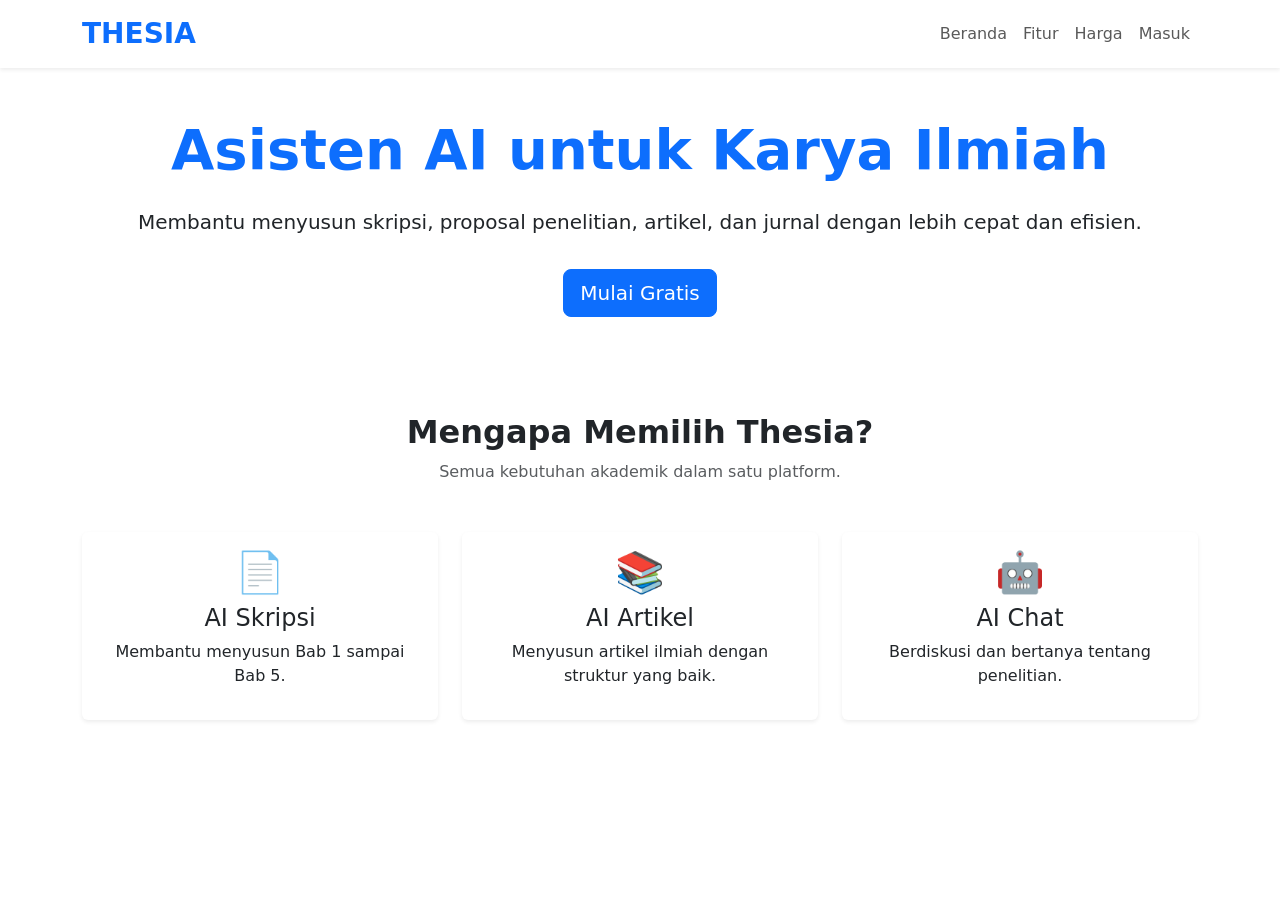
==== index.html @ 7702cd1a "Add files via upload" ====
<!DOCTYPE html>
<html lang="id">
<head>
    <meta charset="UTF-8">
    <meta name="viewport" content="width=device-width, initial-scale=1">

    <title>Thesia</title>

    <!-- Bootstrap -->
    <link href="https://cdn.jsdelivr.net/npm/bootstrap@5.3.7/dist/css/bootstrap.min.css" rel="stylesheet">

    <!-- CSS -->
    <link rel="stylesheet" href="css/style.css">
</head>

<body>

<nav class="navbar navbar-expand-lg bg-white shadow-sm">
    <div class="container">

        <a class="navbar-brand fw-bold text-primary fs-3" href="#">
            THESIA
        </a>

        <button class="navbar-toggler"
                type="button"
                data-bs-toggle="collapse"
                data-bs-target="#menu">
            <span class="navbar-toggler-icon"></span>
        </button>

        <div class="collapse navbar-collapse" id="menu">

            <ul class="navbar-nav ms-auto">

                <li class="nav-item">
                    <a class="nav-link" href="#">Beranda</a>
                </li>

                <li class="nav-item">
                    <a class="nav-link" href="#">Fitur</a>
                </li>

                <li class="nav-item">
                    <a class="nav-link" href="#">Harga</a>
                </li>

                <li class="nav-item">
                    <a class="nav-link" href="login.html">Masuk</a>
                </li>

            </ul>

        </div>

    </div>
</nav>

<section class="container text-center py-5">

    <h1 class="display-4 fw-bold text-primary">
        Asisten AI untuk Karya Ilmiah
    </h1>

    <p class="lead mt-4">
        Membantu menyusun skripsi, proposal penelitian,
        artikel, dan jurnal dengan lebih cepat dan efisien.
    </p>

    <button class="btn btn-primary btn-lg mt-3">
        Mulai Gratis
    </button>

</section>
<section class="container py-5">

    <div class="text-center mb-5">

        <h2 class="fw-bold">
            Mengapa Memilih Thesia?
        </h2>

        <p class="text-muted">
            Semua kebutuhan akademik dalam satu platform.
        </p>

    </div>

    <div class="row g-4">

        <div class="col-md-4">

            <div class="card h-100 shadow-sm border-0">

                <div class="card-body text-center">

                    <h1>📄</h1>

                    <h4>AI Skripsi</h4>

                    <p>
                        Membantu menyusun Bab 1 sampai Bab 5.
                    </p>

                </div>

            </div>

        </div>

        <div class="col-md-4">

            <div class="card h-100 shadow-sm border-0">

                <div class="card-body text-center">

                    <h1>📚</h1>

                    <h4>AI Artikel</h4>

                    <p>
                        Menyusun artikel ilmiah dengan struktur yang baik.
                    </p>

                </div>

            </div>

        </div>

        <div class="col-md-4">

            <div class="card h-100 shadow-sm border-0">

                <div class="card-body text-center">

                    <h1>🤖</h1>

                    <h4>AI Chat</h4>

                    <p>
                        Berdiskusi dan bertanya tentang penelitian.
                    </p>

                </div>

            </div>

        </div>

    </div>

</section>

<script src="https://cdn.jsdelivr.net/npm/bootstrap@5.3.7/dist/js/bootstrap.bundle.min.js"></script>

</body>
</html>
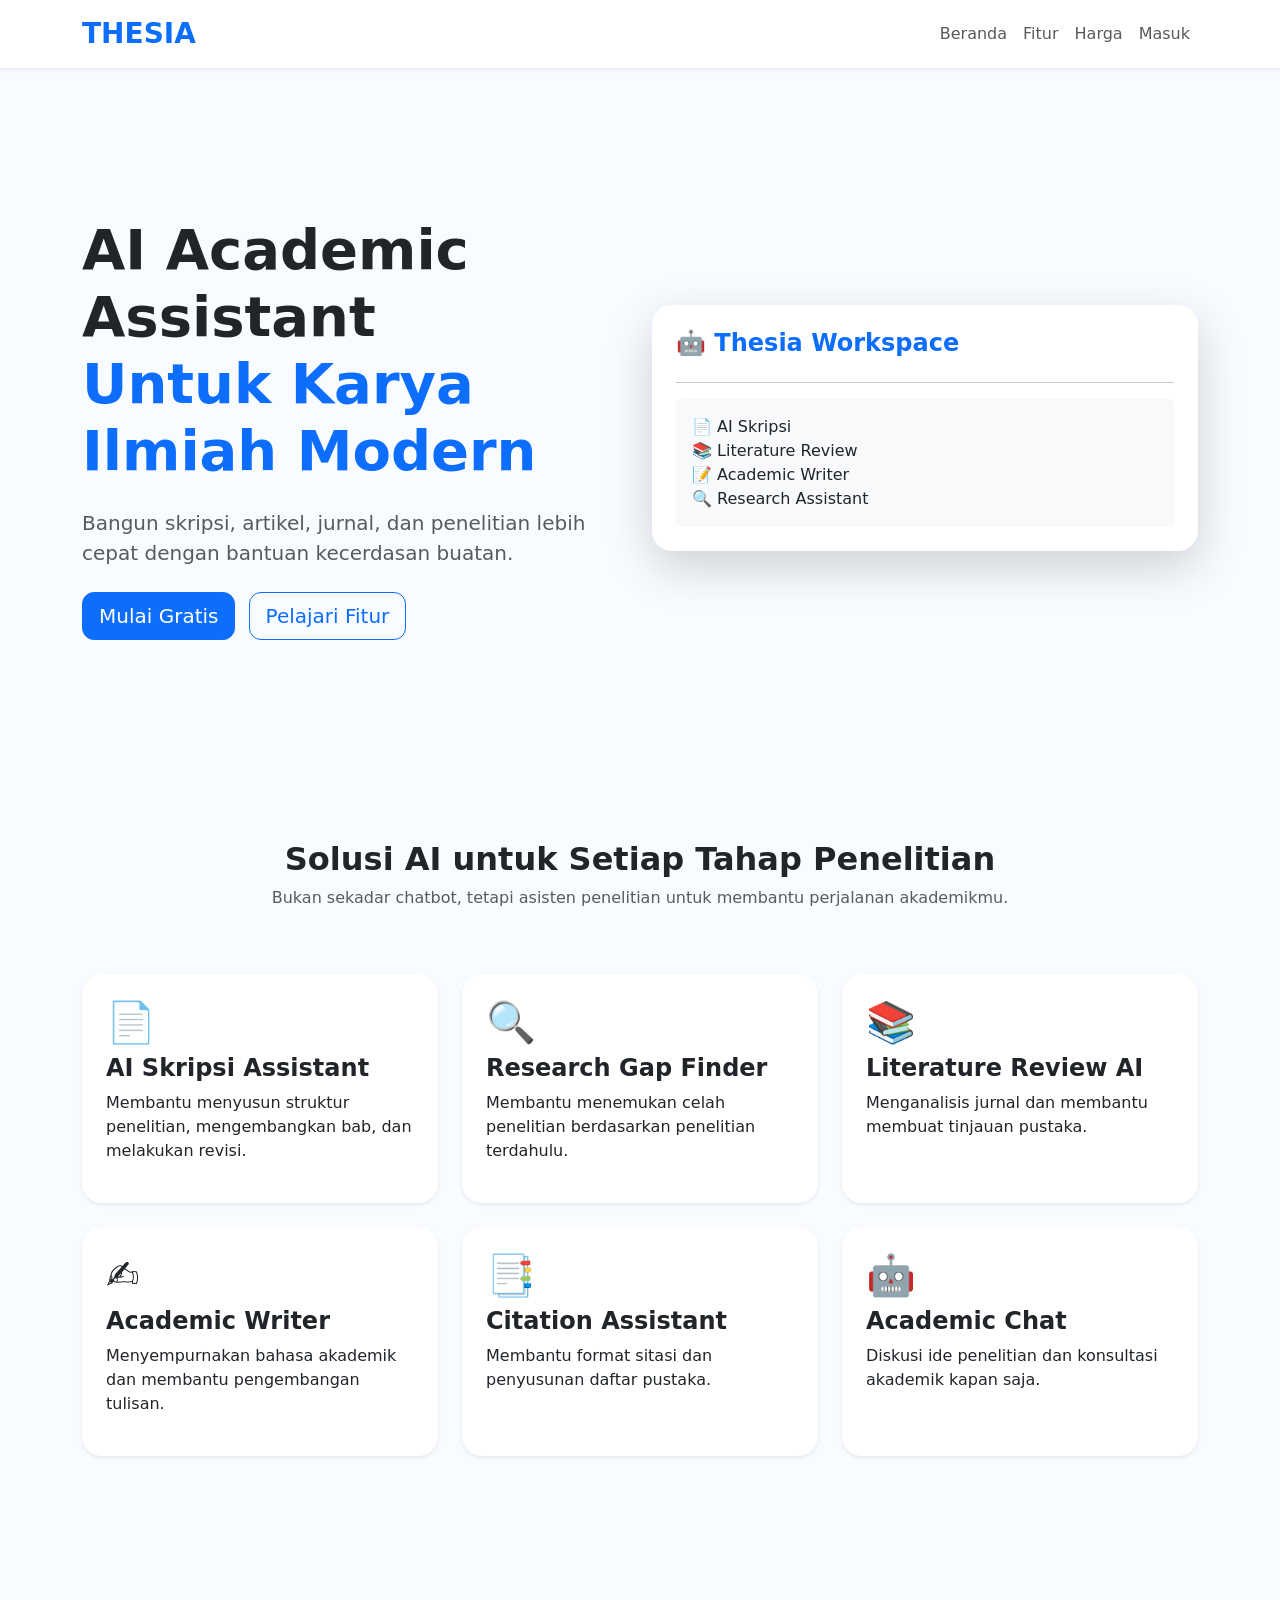
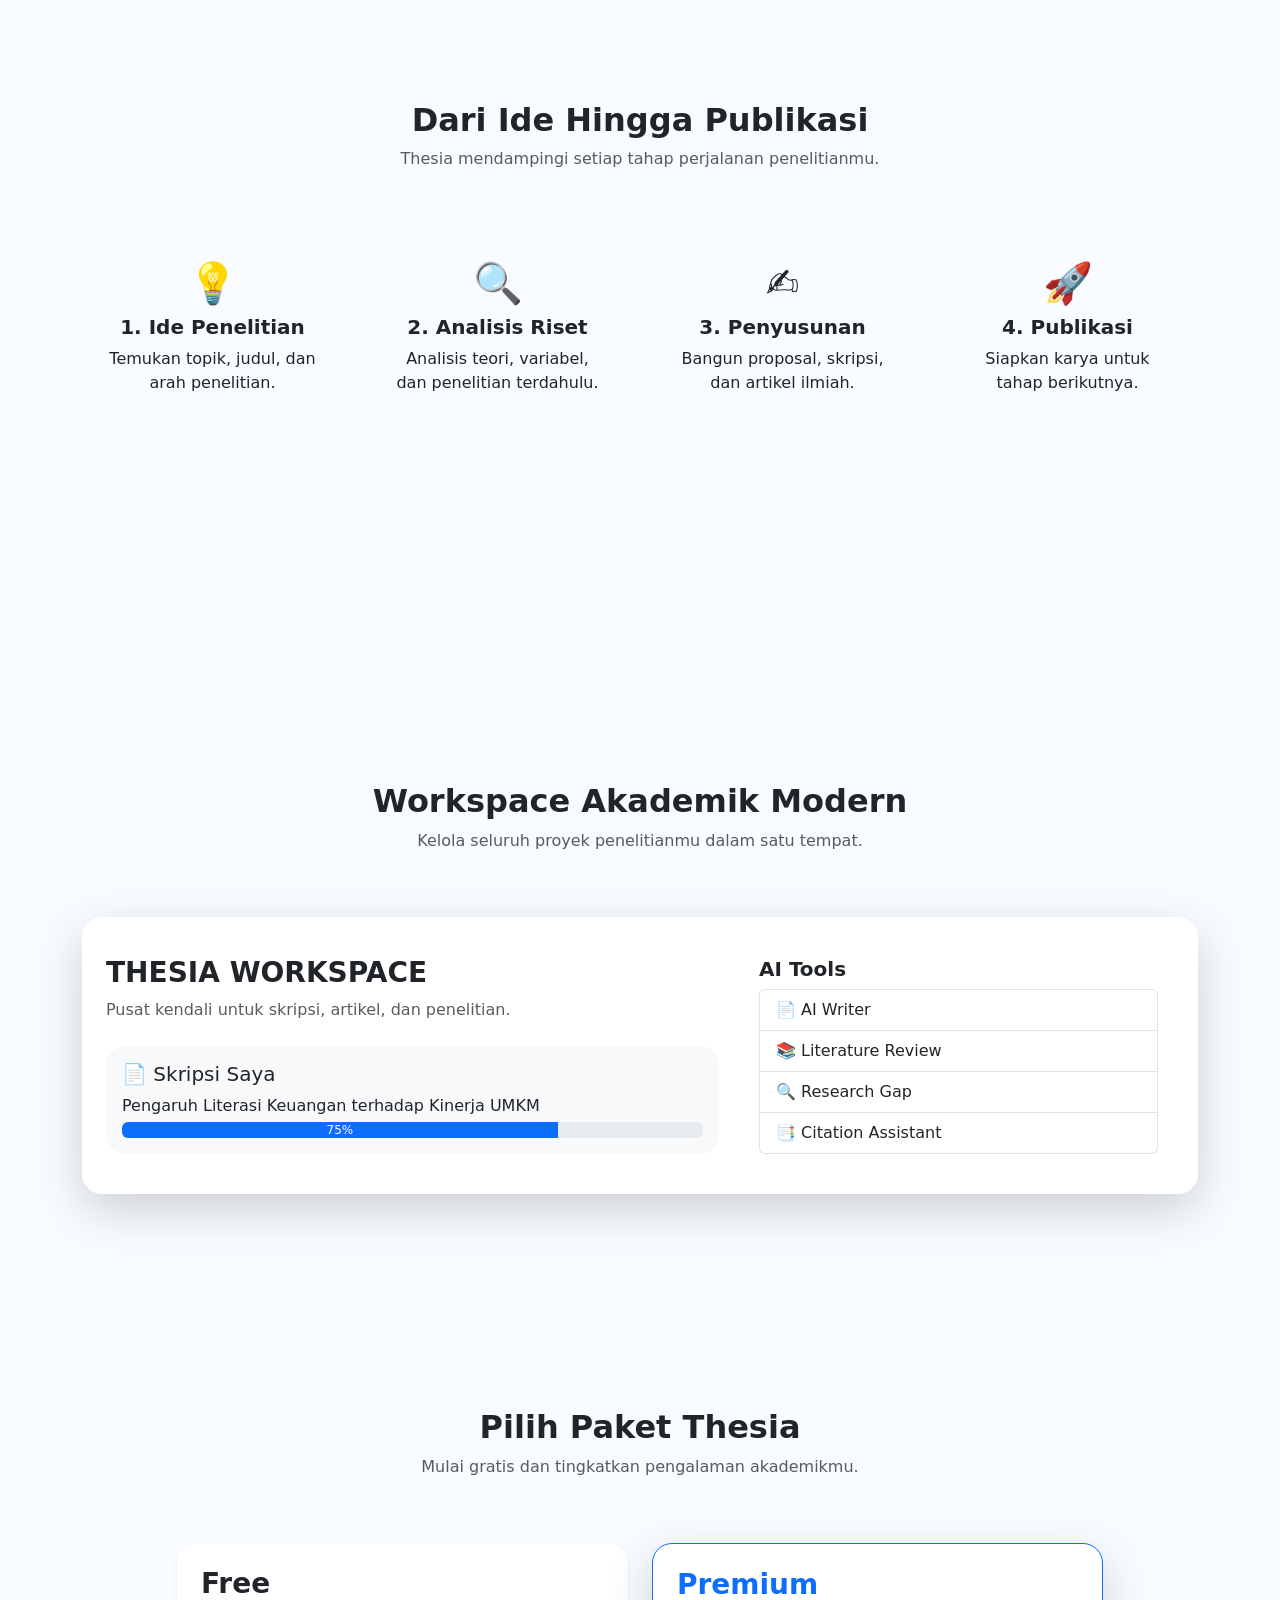
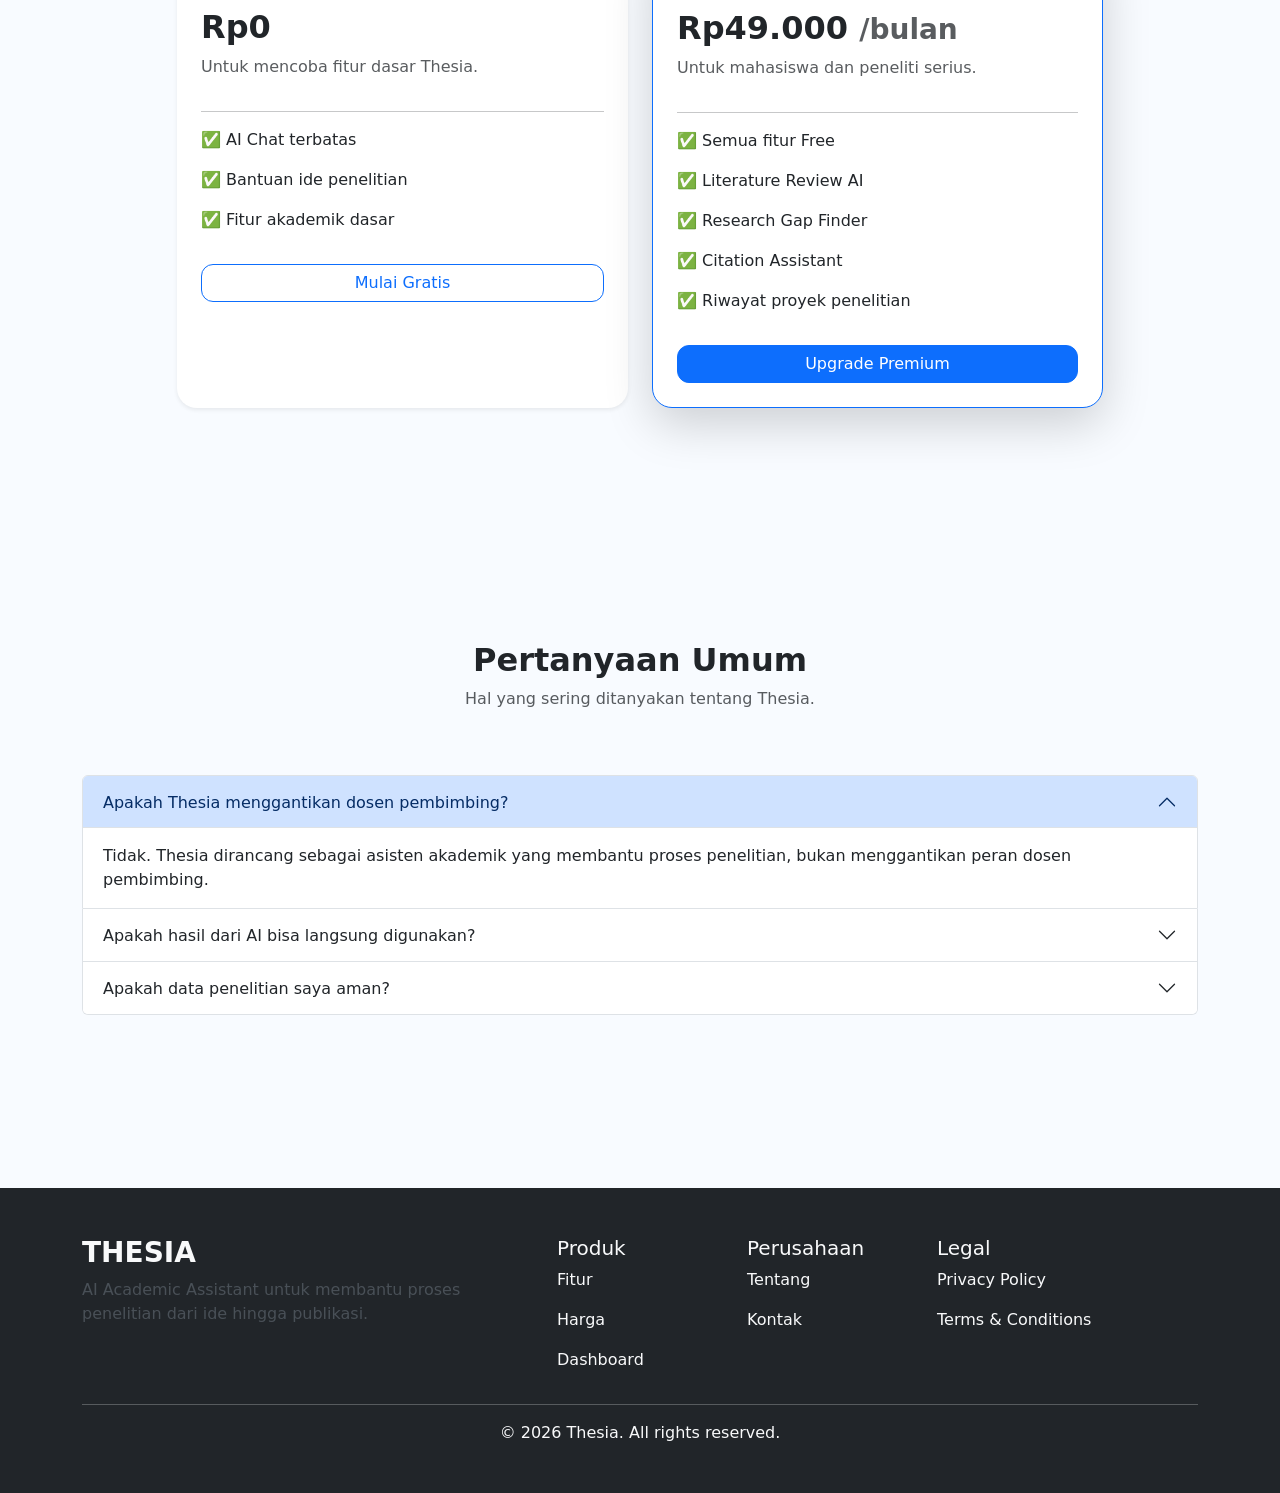
==== commit d2ccf24f: "Add files via upload" ====
--- a/index.html
+++ b/index.html
@@ -56,103 +56,931 @@
     </div>
 </nav>
 
-<section class="container text-center py-5">
-
-    <h1 class="display-4 fw-bold text-primary">
-        Asisten AI untuk Karya Ilmiah
-    </h1>
-
-    <p class="lead mt-4">
-        Membantu menyusun skripsi, proposal penelitian,
-        artikel, dan jurnal dengan lebih cepat dan efisien.
-    </p>
-
-    <button class="btn btn-primary btn-lg mt-3">
-        Mulai Gratis
-    </button>
+<section class="container py-5">
+
+<div class="row align-items-center min-vh-75">
+
+
+<!-- TEXT -->
+
+<div class="col-lg-6">
+
+
+<h1 class="display-4 fw-bold">
+
+AI Academic Assistant
+<br>
+
+<span class="text-primary">
+Untuk Karya Ilmiah Modern
+</span>
+
+</h1>
+
+
+<p class="lead mt-4 text-muted">
+
+Bangun skripsi, artikel, jurnal,
+dan penelitian lebih cepat dengan
+bantuan kecerdasan buatan.
+
+</p>
+
+
+
+<div class="mt-4">
+
+
+<a href="register.html" 
+class="btn btn-primary btn-lg me-2">
+
+Mulai Gratis
+
+</a>
+
+
+
+<a href="#fitur"
+class="btn btn-outline-primary btn-lg">
+
+Pelajari Fitur
+
+</a>
+
+
+</div>
+
+
+</div>
+
+
+
+<!-- VISUAL -->
+
+<div class="col-lg-6 mt-5 mt-lg-0">
+
+
+<div class="card shadow-lg border-0 p-4">
+
+
+<h4 class="fw-bold text-primary">
+
+🤖 Thesia Workspace
+
+</h4>
+
+
+<hr>
+
+
+<div class="p-3 bg-light rounded">
+
+📄 AI Skripsi
+
+<br>
+
+📚 Literature Review
+
+<br>
+
+📝 Academic Writer
+
+<br>
+
+🔍 Research Assistant
+
+</div>
+
+
+
+</div>
+
+
+</div>
+
+
+</div>
+
+</section>
+<section id="fitur" class="container py-5">
+
+
+<div class="text-center mb-5">
+
+<h2 class="fw-bold">
+
+Solusi AI untuk Setiap Tahap Penelitian
+
+</h2>
+
+
+<p class="text-muted">
+
+Bukan sekadar chatbot, tetapi asisten penelitian
+untuk membantu perjalanan akademikmu.
+
+</p>
+
+</div>
+
+
+
+<div class="row g-4">
+
+
+
+<div class="col-md-6 col-lg-4">
+
+<div class="card feature-card h-100 border-0 shadow-sm">
+
+<div class="card-body p-4">
+
+
+<h1>📄</h1>
+
+<h4 class="fw-bold">
+AI Skripsi Assistant
+</h4>
+
+<p>
+Membantu menyusun struktur penelitian,
+mengembangkan bab, dan melakukan revisi.
+</p>
+
+
+</div>
+
+</div>
+
+</div>
+
+
+
+
+
+<div class="col-md-6 col-lg-4">
+
+<div class="card feature-card h-100 border-0 shadow-sm">
+
+<div class="card-body p-4">
+
+
+<h1>🔍</h1>
+
+<h4 class="fw-bold">
+Research Gap Finder
+</h4>
+
+<p>
+Membantu menemukan celah penelitian
+berdasarkan penelitian terdahulu.
+</p>
+
+
+</div>
+
+</div>
+
+</div>
+
+
+
+
+
+<div class="col-md-6 col-lg-4">
+
+<div class="card feature-card h-100 border-0 shadow-sm">
+
+<div class="card-body p-4">
+
+
+<h1>📚</h1>
+
+<h4 class="fw-bold">
+Literature Review AI
+</h4>
+
+<p>
+Menganalisis jurnal dan membantu membuat
+tinjauan pustaka.
+</p>
+
+
+</div>
+
+</div>
+
+</div>
+
+
+
+
+
+<div class="col-md-6 col-lg-4">
+
+<div class="card feature-card h-100 border-0 shadow-sm">
+
+<div class="card-body p-4">
+
+
+<h1>✍️</h1>
+
+<h4 class="fw-bold">
+Academic Writer
+</h4>
+
+<p>
+Menyempurnakan bahasa akademik dan
+membantu pengembangan tulisan.
+</p>
+
+
+</div>
+
+</div>
+
+</div>
+
+
+
+
+
+<div class="col-md-6 col-lg-4">
+
+<div class="card feature-card h-100 border-0 shadow-sm">
+
+<div class="card-body p-4">
+
+
+<h1>📑</h1>
+
+<h4 class="fw-bold">
+Citation Assistant
+</h4>
+
+<p>
+Membantu format sitasi dan penyusunan
+daftar pustaka.
+</p>
+
+
+</div>
+
+</div>
+
+</div>
+
+
+
+
+
+<div class="col-md-6 col-lg-4">
+
+<div class="card feature-card h-100 border-0 shadow-sm">
+
+<div class="card-body p-4">
+
+
+<h1>🤖</h1>
+
+<h4 class="fw-bold">
+Academic Chat
+</h4>
+
+<p>
+Diskusi ide penelitian dan konsultasi
+akademik kapan saja.
+</p>
+
+
+</div>
+
+</div>
+
+</div>
+
+
+
+</div>
+
+
+</section>
+
+<section class="container py-5">
+
+
+<div class="text-center mb-5">
+
+<h2 class="fw-bold">
+Dari Ide Hingga Publikasi
+</h2>
+
+<p class="text-muted">
+Thesia mendampingi setiap tahap perjalanan penelitianmu.
+</p>
+
+</div>
+
+
+
+<div class="row g-4 text-center">
+
+
+<div class="col-md-3">
+
+<div class="p-4">
+
+<h1>💡</h1>
+
+<h5 class="fw-bold">
+1. Ide Penelitian
+</h5>
+
+<p>
+Temukan topik, judul, dan arah penelitian.
+</p>
+
+</div>
+
+</div>
+
+
+
+
+<div class="col-md-3">
+
+<div class="p-4">
+
+<h1>🔍</h1>
+
+<h5 class="fw-bold">
+2. Analisis Riset
+</h5>
+
+<p>
+Analisis teori, variabel, dan penelitian terdahulu.
+</p>
+
+</div>
+
+</div>
+
+
+
+
+<div class="col-md-3">
+
+<div class="p-4">
+
+<h1>✍️</h1>
+
+<h5 class="fw-bold">
+3. Penyusunan
+</h5>
+
+<p>
+Bangun proposal, skripsi, dan artikel ilmiah.
+</p>
+
+</div>
+
+</div>
+
+
+
+
+<div class="col-md-3">
+
+<div class="p-4">
+
+<h1>🚀</h1>
+
+<h5 class="fw-bold">
+4. Publikasi
+</h5>
+
+<p>
+Siapkan karya untuk tahap berikutnya.
+</p>
+
+</div>
+
+</div>
+
+
+
+</div>
+
+
+</section>
+
+<section class="container py-5">
+
+
+<div class="text-center mb-5">
+
+<h2 class="fw-bold">
+Workspace Akademik Modern
+</h2>
+
+<p class="text-muted">
+Kelola seluruh proyek penelitianmu dalam satu tempat.
+</p>
+
+</div>
+
+
+
+<div class="card shadow-lg border-0 p-4">
+
+
+<div class="row align-items-center">
+
+
+<div class="col-lg-7">
+
+
+<h3 class="fw-bold">
+THESIA WORKSPACE
+</h3>
+
+
+<p class="text-muted">
+Pusat kendali untuk skripsi, artikel,
+dan penelitian.
+</p>
+
+
+
+<div class="card bg-light border-0 p-3 mt-4">
+
+
+<h5>
+📄 Skripsi Saya
+</h5>
+
+
+<p class="mb-1">
+Pengaruh Literasi Keuangan terhadap Kinerja UMKM
+</p>
+
+
+<div class="progress">
+
+<div class="progress-bar"
+style="width:75%">
+
+75%
+
+</div>
+
+</div>
+
+
+</div>
+
+
+
+</div>
+
+
+
+
+<div class="col-lg-5 mt-4 mt-lg-0">
+
+
+<div class="p-3">
+
+
+<h5 class="fw-bold">
+AI Tools
+</h5>
+
+
+<div class="list-group">
+
+
+<div class="list-group-item">
+📄 AI Writer
+</div>
+
+
+<div class="list-group-item">
+📚 Literature Review
+</div>
+
+
+<div class="list-group-item">
+🔍 Research Gap
+</div>
+
+
+<div class="list-group-item">
+📑 Citation Assistant
+</div>
+
+
+</div>
+
+
+</div>
+
+
+</div>
+
+
+
+</div>
+
+
+</div>
+
+
+</section>
+<section class="container py-5" id="harga">
+
+
+<div class="text-center mb-5">
+
+<h2 class="fw-bold">
+Pilih Paket Thesia
+</h2>
+
+<p class="text-muted">
+Mulai gratis dan tingkatkan pengalaman akademikmu.
+</p>
+
+</div>
+
+
+
+<div class="row g-4 justify-content-center">
+
+
+<!-- FREE -->
+
+<div class="col-md-5">
+
+<div class="card h-100 shadow-sm border-0 p-4">
+
+
+<h3 class="fw-bold">
+Free
+</h3>
+
+
+<h2 class="fw-bold">
+Rp0
+</h2>
+
+
+<p class="text-muted">
+Untuk mencoba fitur dasar Thesia.
+</p>
+
+
+<hr>
+
+
+<p>
+✅ AI Chat terbatas
+</p>
+
+
+<p>
+✅ Bantuan ide penelitian
+</p>
+
+
+<p>
+✅ Fitur akademik dasar
+</p>
+
+
+<a href="register.html"
+class="btn btn-outline-primary w-100 mt-3">
+
+Mulai Gratis
+
+</a>
+
+
+</div>
+
+</div>
+
+
+
+
+
+<!-- PREMIUM -->
+
+<div class="col-md-5">
+
+<div class="card h-100 shadow-lg border-primary p-4">
+
+
+<h3 class="fw-bold text-primary">
+Premium
+</h3>
+
+
+<h2 class="fw-bold">
+Rp49.000
+<small class="text-muted">
+/bulan
+</small>
+</h2>
+
+
+<p class="text-muted">
+Untuk mahasiswa dan peneliti serius.
+</p>
+
+
+<hr>
+
+
+<p>
+✅ Semua fitur Free
+</p>
+
+
+<p>
+✅ Literature Review AI
+</p>
+
+
+<p>
+✅ Research Gap Finder
+</p>
+
+
+<p>
+✅ Citation Assistant
+</p>
+
+
+<p>
+✅ Riwayat proyek penelitian
+</p>
+
+
+<a href="register.html"
+class="btn btn-primary w-100 mt-3">
+
+Upgrade Premium
+
+</a>
+
+
+</div>
+
+</div>
+
+
+
+</div>
+
 
 </section>
 <section class="container py-5">
 
-    <div class="text-center mb-5">
-
-        <h2 class="fw-bold">
-            Mengapa Memilih Thesia?
-        </h2>
-
-        <p class="text-muted">
-            Semua kebutuhan akademik dalam satu platform.
-        </p>
-
-    </div>
-
-    <div class="row g-4">
-
-        <div class="col-md-4">
-
-            <div class="card h-100 shadow-sm border-0">
-
-                <div class="card-body text-center">
-
-                    <h1>📄</h1>
-
-                    <h4>AI Skripsi</h4>
-
-                    <p>
-                        Membantu menyusun Bab 1 sampai Bab 5.
-                    </p>
-
-                </div>
-
-            </div>
-
-        </div>
-
-        <div class="col-md-4">
-
-            <div class="card h-100 shadow-sm border-0">
-
-                <div class="card-body text-center">
-
-                    <h1>📚</h1>
-
-                    <h4>AI Artikel</h4>
-
-                    <p>
-                        Menyusun artikel ilmiah dengan struktur yang baik.
-                    </p>
-
-                </div>
-
-            </div>
-
-        </div>
-
-        <div class="col-md-4">
-
-            <div class="card h-100 shadow-sm border-0">
-
-                <div class="card-body text-center">
-
-                    <h1>🤖</h1>
-
-                    <h4>AI Chat</h4>
-
-                    <p>
-                        Berdiskusi dan bertanya tentang penelitian.
-                    </p>
-
-                </div>
-
-            </div>
-
-        </div>
-
-    </div>
+
+<div class="text-center mb-5">
+
+<h2 class="fw-bold">
+Pertanyaan Umum
+</h2>
+
+<p class="text-muted">
+Hal yang sering ditanyakan tentang Thesia.
+</p>
+
+</div>
+
+
+
+<div class="accordion" id="faq">
+
+
+<div class="accordion-item">
+
+<h2 class="accordion-header">
+
+<button class="accordion-button"
+data-bs-toggle="collapse"
+data-bs-target="#faq1">
+
+Apakah Thesia menggantikan dosen pembimbing?
+
+</button>
+
+</h2>
+
+
+<div id="faq1"
+class="accordion-collapse collapse show">
+
+<div class="accordion-body">
+
+Tidak. Thesia dirancang sebagai asisten akademik
+yang membantu proses penelitian, bukan menggantikan
+peran dosen pembimbing.
+
+</div>
+
+</div>
+
+</div>
+
+
+
+
+
+<div class="accordion-item">
+
+<h2 class="accordion-header">
+
+<button class="accordion-button collapsed"
+data-bs-toggle="collapse"
+data-bs-target="#faq2">
+
+Apakah hasil dari AI bisa langsung digunakan?
+
+</button>
+
+</h2>
+
+
+<div id="faq2"
+class="accordion-collapse collapse">
+
+<div class="accordion-body">
+
+Hasil AI tetap perlu diperiksa dan disesuaikan
+dengan standar akademik serta arahan pembimbing.
+
+</div>
+
+</div>
+
+</div>
+
+
+
+
+
+<div class="accordion-item">
+
+<h2 class="accordion-header">
+
+<button class="accordion-button collapsed"
+data-bs-toggle="collapse"
+data-bs-target="#faq3">
+
+Apakah data penelitian saya aman?
+
+</button>
+
+</h2>
+
+
+<div id="faq3"
+class="accordion-collapse collapse">
+
+<div class="accordion-body">
+
+Thesia dirancang dengan memperhatikan keamanan
+dan privasi pengguna.
+
+</div>
+
+</div>
+
+</div>
+
+
+
+</div>
+
 
 </section>
 
 <script src="https://cdn.jsdelivr.net/npm/bootstrap@5.3.7/dist/js/bootstrap.bundle.min.js"></script>
-
+<footer class="bg-dark text-light py-5">
+
+
+<div class="container">
+
+
+<div class="row g-4">
+
+
+<div class="col-md-5">
+
+<h3 class="fw-bold">
+THESIA
+</h3>
+
+
+<p class="text-light-emphasis">
+
+AI Academic Assistant untuk membantu
+proses penelitian dari ide hingga publikasi.
+
+</p>
+
+
+</div>
+
+
+
+
+<div class="col-md-2">
+
+<h5>
+Produk
+</h5>
+
+<p>
+Fitur
+</p>
+
+<p>
+Harga
+</p>
+
+<p>
+Dashboard
+</p>
+
+</div>
+
+
+
+
+
+<div class="col-md-2">
+
+<h5>
+Perusahaan
+</h5>
+
+<p>
+Tentang
+</p>
+
+<p>
+Kontak
+</p>
+
+</div>
+
+
+
+
+
+<div class="col-md-3">
+
+<h5>
+Legal
+</h5>
+
+<p>
+Privacy Policy
+</p>
+
+<p>
+Terms & Conditions
+</p>
+
+</div>
+
+
+</div>
+
+
+
+<hr>
+
+
+
+<div class="text-center">
+
+<p class="mb-0">
+
+© 2026 Thesia. All rights reserved.
+
+</p>
+
+</div>
+
+
+
+</div>
+
+
+</footer>
 </body>
 </html>
--- a/css/style.css
+++ b/css/style.css
@@ -0,0 +1,36 @@
+body{
+
+    background:#f8fbff;
+
+}
+
+section{
+
+    min-height:80vh;
+
+    display:flex;
+
+    flex-direction:column;
+
+    justify-content:center;
+
+}
+
+.btn{
+
+    border-radius:12px;
+
+}
+.card{
+
+    transition:0.3s;
+
+    border-radius:20px;
+
+}
+
+.card:hover{
+
+    transform:translateY(-10px);
+
+}
